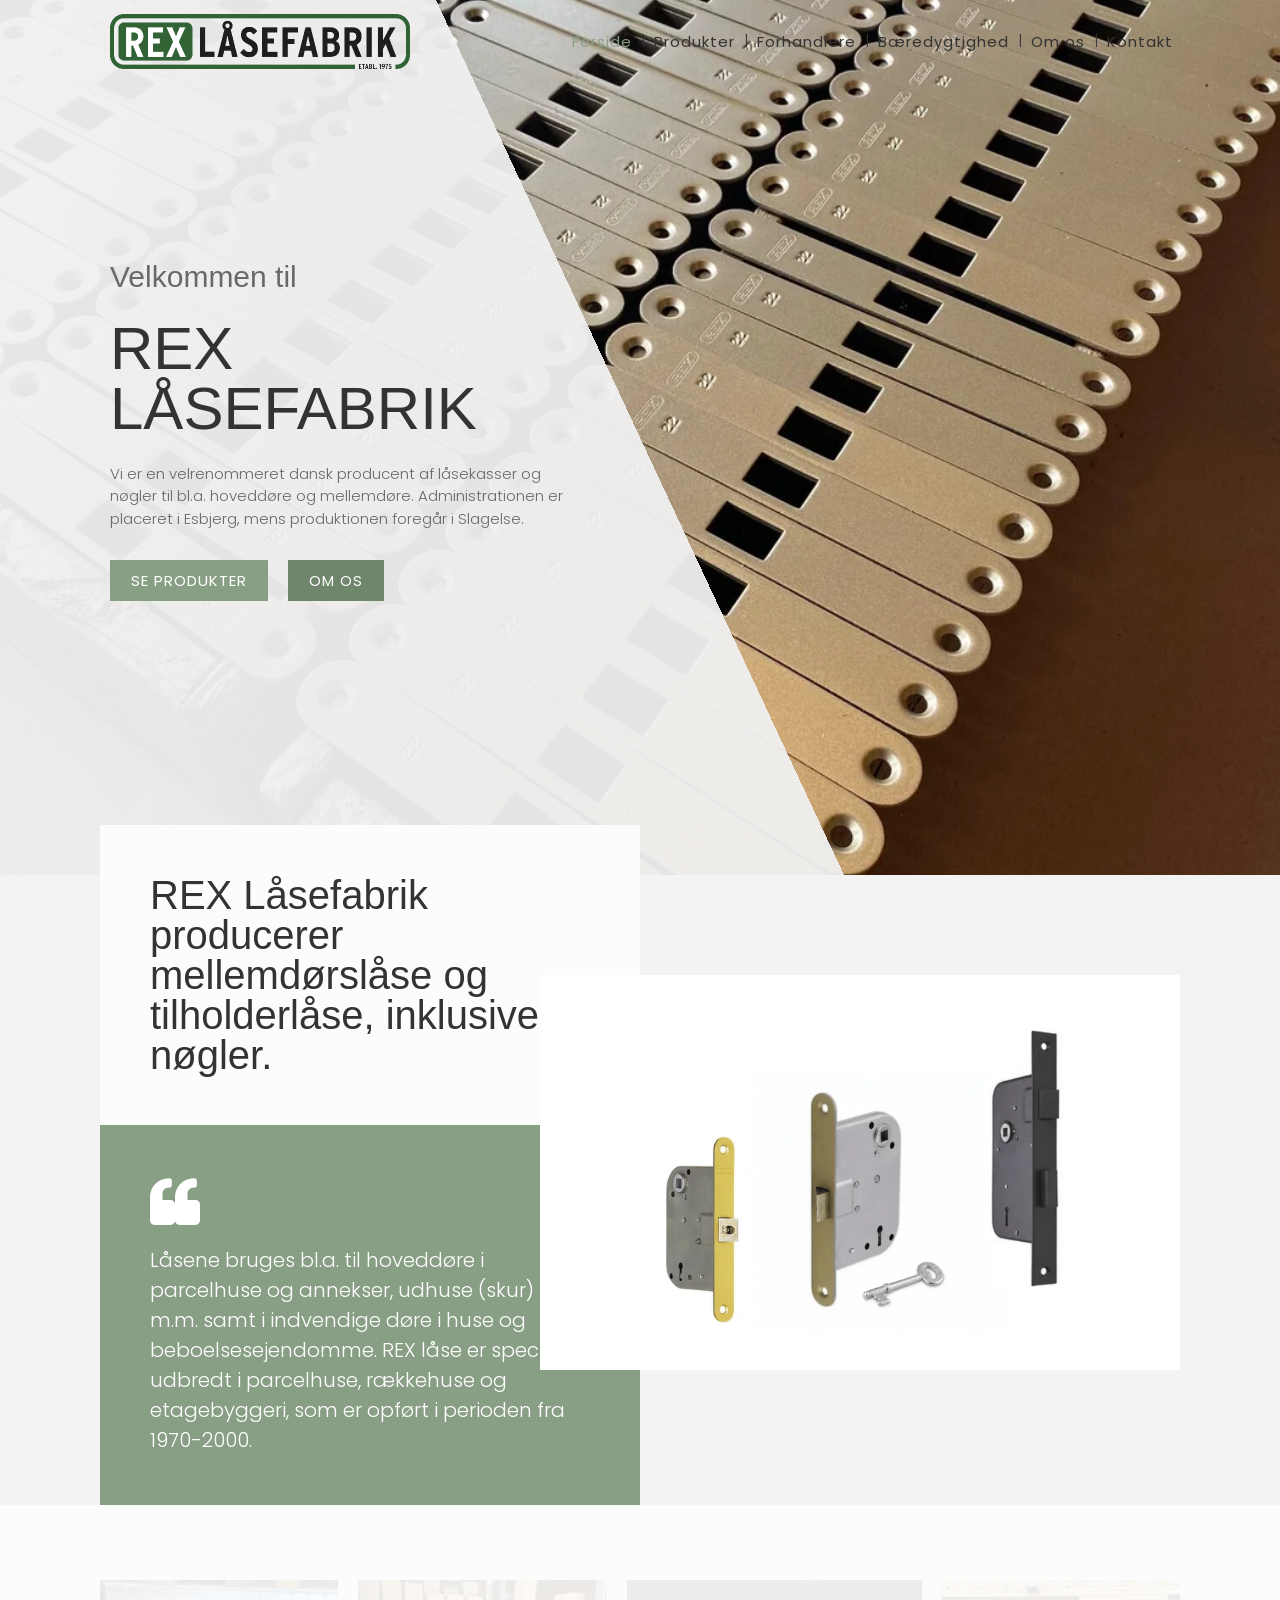
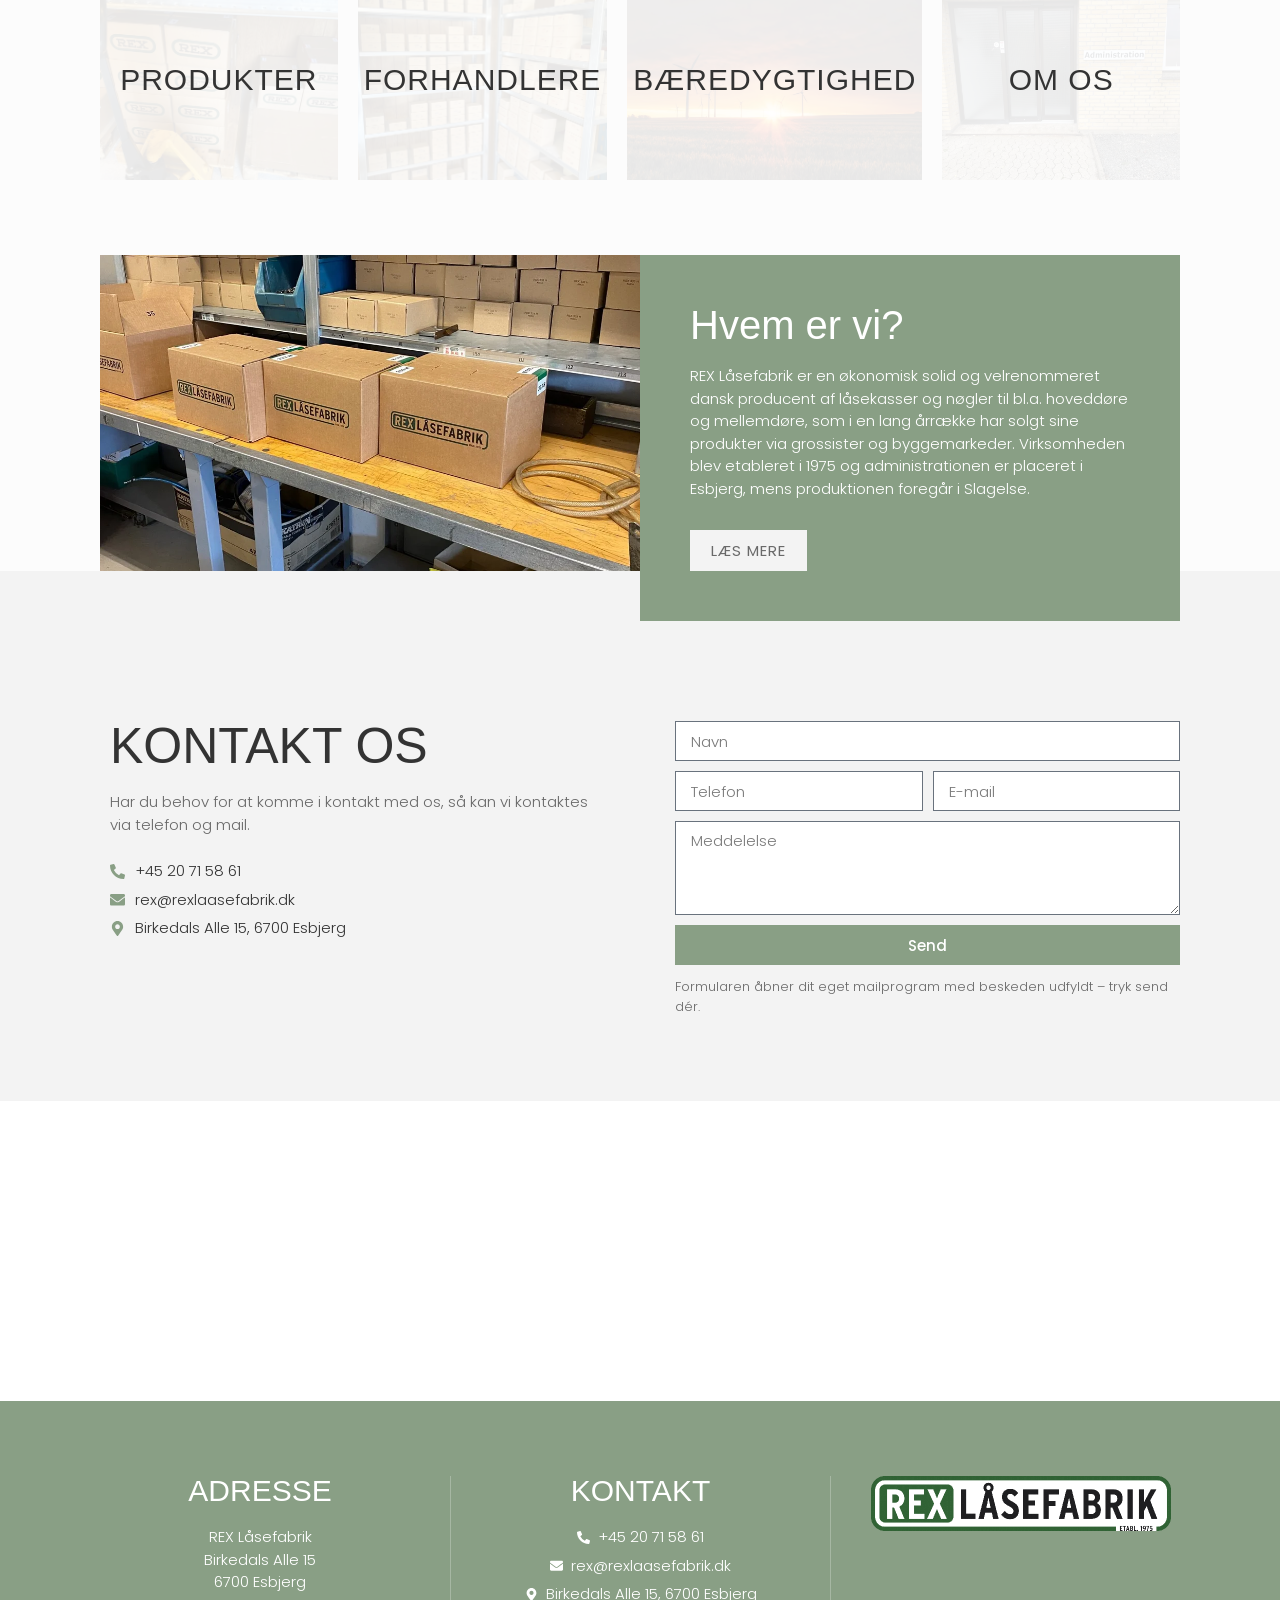
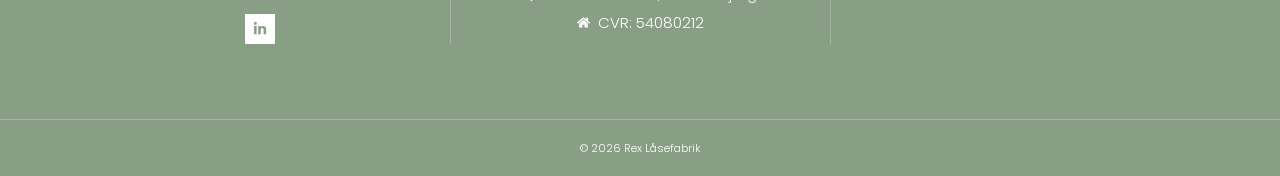
==== index.html @ 23372fa6 "Rex Låsefabriks hjemmeside som statisk site (7 sider + 404), genskabt fra rexlaasefabrik.dk Co-Autho" ====
<!DOCTYPE html>
<html lang="da">
<head>
<meta charset="utf-8">
<meta name="viewport" content="width=device-width, initial-scale=1">
<title>Rex Låsefabrik – dansk producent af låsekasser og nøgler</title>
<meta name="description" content="REX Låsefabrik er en velrenommeret dansk producent af låsekasser og nøgler til hoveddøre og mellemdøre. Etableret 1975, administration i Esbjerg, produktion i Slagelse.">
<link rel="canonical" href="https://rexlaasefabrik.dk/">
<meta property="og:locale" content="da_DK">
<meta property="og:type" content="website">
<meta property="og:site_name" content="Rex Låsefabrik">
<meta property="og:title" content="Rex Låsefabrik – dansk producent af låsekasser og nøgler">
<meta property="og:description" content="REX Låsefabrik er en velrenommeret dansk producent af låsekasser og nøgler til hoveddøre og mellemdøre. Etableret 1975, administration i Esbjerg, produktion i Slagelse.">
<meta property="og:url" content="https://rexlaasefabrik.dk/">
<meta property="og:image" content="https://rexlaasefabrik.dk/assets/img/hero-1.webp">
<meta name="twitter:card" content="summary_large_image">
<link rel="icon" type="image/png" sizes="32x32" href="assets/favicon/favicon-32.png">
<link rel="icon" type="image/png" sizes="192x192" href="assets/favicon/favicon-192.png">
<link rel="apple-touch-icon" href="assets/favicon/apple-touch-icon.png">
<link rel="preload" href="assets/fonts/poppins-300-latin.woff2" as="font" type="font/woff2" crossorigin>
<link rel="stylesheet" href="assets/fonts/fonts.css">
<link rel="stylesheet" href="kode/styles.css?v=4">
<script src="kode/site.js?v=4" defer></script>
</head>
<body>
<a class="skip-link" href="#content">Videre til indhold</a>
<header class="site-header">
  <div class="container">
    <a class="logo" href="./" aria-label="Rex Låsefabrik – forside"><img src="assets/logo/logo.png" alt="REX Låsefabrik – etabl. 1975" width="300" height="55"></a>
    <button class="nav-toggle" type="button" aria-label="Menu" aria-expanded="false" aria-controls="nav"><svg viewBox="0 0 448 512" aria-hidden="true"><path fill="currentColor" d="M16 132h416c9 0 16-7 16-16V76c0-9-7-16-16-16H16C7 60 0 67 0 76v40c0 9 7 16 16 16zm0 160h416c9 0 16-7 16-16v-40c0-9-7-16-16-16H16c-9 0-16 7-16 16v40c0 9 7 16 16 16zm0 160h416c9 0 16-7 16-16v-40c0-9-7-16-16-16H16c-9 0-16 7-16 16v40c0 9 7 16 16 16z"/></svg></button>
    <nav class="nav" id="nav" aria-label="Hovedmenu"><ul><li><a href="./">Forside</a></li><li><a href="produkter/">Produkter</a></li><li><a href="forhandlere/">Forhandlere</a></li><li><a href="baeredygtighed/">Bæredygtighed</a></li><li><a href="om-os/">Om os</a></li><li><a href="kontakt/">Kontakt</a></li></ul></nav>
  </div>
</header>
<main id="content">

<section class="hero">
  <div class="slide on" style="background-image:url('assets/img/hero-1.webp')"></div>
  <div class="slide" style="background-image:url('assets/img/hero-2.webp')"></div>
  <div class="slide" style="background-image:url('assets/img/hero-3.webp')"></div>
  <div class="container"><div class="hero-text">
    <p class="pre">Velkommen til</p>
    <h1>Rex Låsefabrik</h1>
    <p>Vi er en velrenommeret dansk producent af låsekasser og nøgler til bl.a. hoveddøre og mellemdøre. Administrationen er placeret i Esbjerg, mens produktionen foregår i Slagelse.</p>
    <div class="btn-row"><a class="btn btn-sage" href="produkter/">Se produkter</a><a class="btn btn-dark" href="om-os/">Om os</a></div>
  </div></div>
</section>
<section class="intro"><div class="container">
  <div class="row">
    <div>
      <div class="card"><h2>REX Låsefabrik producerer mellemdørslåse og tilholderlåse, inklusive nøgler.</h2></div>
      <div class="quote-box"><svg viewBox="0 0 512 512" aria-hidden="true"><path d="M464 256h-80v-64c0-35 29-64 64-64h8c13 0 24-11 24-24V56c0-13-11-24-24-24h-8C341 32 256 117 256 224v240c0 27 21 48 48 48h160c27 0 48-21 48-48V304c0-27-21-48-48-48zm-256 0h-80v-64c0-35 29-64 64-64h8c13 0 24-11 24-24V56c0-13-11-24-24-24h-8C85 32 0 117 0 224v240c0 27 21 48 48 48h160c27 0 48-21 48-48V304c0-27-21-48-48-48z"/></svg><p>Låsene bruges bl.a. til hoveddøre i parcelhuse og annekser, udhuse (skur) m.m. samt i indvendige døre i huse og beboelsesejendomme. REX låse er specielt udbredt i parcelhuse, rækkehuse og etagebyggeri, som er opført i perioden fra 1970-2000.</p></div>
    </div>
    <div class="locks" style="background-image:url('assets/img/laasekasser-samling.webp')" role="img" aria-label="REX låsekasser i messing, stål og sort samt nøgle"></div>
  </div>
</div></section>
<section class="tiles"><div class="container">
  <a class="tile" href="produkter/" style="background-image:url('assets/img/flise-produkter.webp')"><h2>Produkter</h2></a>
  <a class="tile" href="forhandlere/" style="background-image:url('assets/img/flise-forhandlere.webp')"><h2>Forhandlere</h2></a>
  <a class="tile" href="baeredygtighed/" style="background-image:url('assets/img/vindmoeller.webp')"><h2>Bæredygtighed</h2></a>
  <a class="tile" href="om-os/" style="background-image:url('assets/img/flise-om-os.webp')"><h2>Om os</h2></a>
</div></section>
<section class="who"><div class="container">
  <div class="photo" style="background-image:url('assets/img/kasser-baenk.webp')" role="img" aria-label="REX-æsker på pakkebordet"></div>
  <div class="box">
    <h2>Hvem er vi?</h2>
    <p>REX Låsefabrik er en økonomisk solid og velrenommeret dansk producent af låsekasser og nøgler til bl.a. hoveddøre og mellemdøre, som i en lang årrække har solgt sine produkter via grossister og byggemarkeder. Virksomheden blev etableret i 1975 og administrationen er placeret i Esbjerg, mens produktionen foregår i Slagelse.</p>
    <a class="btn btn-light" href="om-os/">Læs mere</a>
  </div>
</div></section>
<section class="section grey contact-section home"><div class="container"><div class="contact">
  <div class="text">
    <h2>Kontakt os</h2>
    <p>Har du behov for at komme i kontakt med os, så kan vi kontaktes via telefon og mail.</p>
    <ul class="contact-list">
      <li><svg viewBox="0 0 512 512" aria-hidden="true"><path d="M493 362l-112-48a24 24 0 00-28 7l-50 61A371 371 0 01126 205l61-50a24 24 0 007-28L146 15A24 24 0 00118 1L14 25A24 24 0 00-5 48c0 256 208 464 464 464a24 24 0 0023-19l24-104a24 24 0 00-14-27z" transform="translate(5)"/></svg><a href="tel:+4520715861">+45 20 71 58 61</a></li>
      <li><svg viewBox="0 0 512 512" aria-hidden="true"><path d="M502 191c4-3 10 0 10 5v220c0 27-21 48-48 48H48c-27 0-48-21-48-48V196c0-5 6-8 10-5 22 17 52 39 154 113 21 15 57 48 92 48s71-33 92-48c102-74 132-96 154-113zM256 320c23 0 56-29 73-41 131-95 141-104 171-128 6-4 12-9 12-16v-19c0-27-21-48-48-48H48C21 68 0 89 0 116v19c0 7 6 12 12 16 30 24 40 33 171 128 17 12 50 41 73 41z"/></svg><a href="mailto:rex@rexlaasefabrik.dk">rex@rexlaasefabrik.dk</a></li>
      <li><svg viewBox="0 0 384 512" aria-hidden="true"><path d="M172 502C27 291 0 269 0 192 0 86 86 0 192 0s192 86 192 192c0 77-27 99-172 310-10 14-30 14-40 0zm20-230c44 0 80-36 80-80s-36-80-80-80-80 36-80 80 36 80 80 80z"/></svg><a href="https://www.google.com/maps/search/?api=1&query=Birkedals+Alle+15%2C+6700+Esbjerg" target="_blank" rel="noopener">Birkedals Alle 15, 6700 Esbjerg</a></li>
    </ul>
  </div>
  <form class="form" data-to="rex@rexlaasefabrik.dk" action="#" method="post" novalidate>
    <div class="row one"><label class="sr" for="f-navn">Navn</label><input id="f-navn" type="text" name="navn" placeholder="Navn" autocomplete="name"></div>
    <div class="row">
      <div><label class="sr" for="f-tlf">Telefon</label><input id="f-tlf" type="tel" name="telefon" placeholder="Telefon" autocomplete="tel" required></div>
      <div><label class="sr" for="f-mail">E-mail</label><input id="f-mail" type="email" name="email" placeholder="E-mail" autocomplete="email" required></div>
    </div>
    <div class="row one"><label class="sr" for="f-besked">Meddelelse</label><textarea id="f-besked" name="besked" placeholder="Meddelelse"></textarea></div>
    <input class="sr" type="text" name="hp" tabindex="-1" autocomplete="off" aria-hidden="true">
    <button class="btn btn-sage" type="submit">Send</button>
    <p class="note">Formularen åbner dit eget mailprogram med beskeden udfyldt – tryk send dér.</p>
  </form>
</div></div></section>
<div class="photo-band" style="background-image:url('assets/img/foto-baand.webp')" role="img" aria-label="Låsedele i messing fra produktionen"></div>
</main>
<footer class="site-footer">
  <div class="container footer-cols">
    <div>
      <h5>Adresse</h5>
      <p>REX Låsefabrik<br>Birkedals Alle 15<br>6700 Esbjerg</p>
      <a class="social" href="https://www.linkedin.com/company/rex-l%C3%A5sefabrik-aps/" target="_blank" rel="noopener" aria-label="REX Låsefabrik på LinkedIn"><svg viewBox="0 0 448 512" aria-hidden="true"><path d="M100 448H7V149h93zM54 108C24 108 0 83 0 54a54 54 0 01108 0c0 29-24 54-54 54zm394 340h-93V302c0-35-1-79-48-79-48 0-56 38-56 77v148h-93V149h89v41h1c12-24 43-48 88-48 94 0 112 62 112 143v163z"/></svg></a>
    </div>
    <div>
      <h5>Kontakt</h5>
      <ul class="footer-list">
        <li><svg viewBox="0 0 512 512" aria-hidden="true"><path d="M493 362l-112-48a24 24 0 00-28 7l-50 61A371 371 0 01126 205l61-50a24 24 0 007-28L146 15A24 24 0 00118 1L14 25A24 24 0 00-5 48c0 256 208 464 464 464a24 24 0 0023-19l24-104a24 24 0 00-14-27z" transform="translate(5)"/></svg><a href="tel:+4520715861">+45 20 71 58 61</a></li>
        <li><svg viewBox="0 0 512 512" aria-hidden="true"><path d="M502 191c4-3 10 0 10 5v220c0 27-21 48-48 48H48c-27 0-48-21-48-48V196c0-5 6-8 10-5 22 17 52 39 154 113 21 15 57 48 92 48s71-33 92-48c102-74 132-96 154-113zM256 320c23 0 56-29 73-41 131-95 141-104 171-128 6-4 12-9 12-16v-19c0-27-21-48-48-48H48C21 68 0 89 0 116v19c0 7 6 12 12 16 30 24 40 33 171 128 17 12 50 41 73 41z"/></svg><a href="mailto:rex@rexlaasefabrik.dk">rex@rexlaasefabrik.dk</a></li>
        <li><svg viewBox="0 0 384 512" aria-hidden="true"><path d="M172 502C27 291 0 269 0 192 0 86 86 0 192 0s192 86 192 192c0 77-27 99-172 310-10 14-30 14-40 0zm20-230c44 0 80-36 80-80s-36-80-80-80-80 36-80 80 36 80 80 80z"/></svg><a href="https://www.google.com/maps/search/?api=1&query=Birkedals+Alle+15%2C+6700+Esbjerg" target="_blank" rel="noopener">Birkedals Alle 15, 6700 Esbjerg</a></li>
        <li><svg viewBox="0 0 576 512" aria-hidden="true"><path d="M280 148L96 300v164c0 9 7 16 16 16h112c9 0 16-7 16-16V368c0-9 7-16 16-16h64c9 0 16 7 16 16v96c0 9 7 16 16 16h112c9 0 16-7 16-16V300L296 148c-5-4-11-4-16 0zm292 103l-84-69V43c0-7-5-12-12-12h-56c-7 0-12 5-12 12v73l-89-74c-20-16-48-16-68 0L4 251c-5 4-6 12-2 17l25 31c4 5 12 6 17 2l236-194c5-4 11-4 16 0l236 194c5 4 13 3 17-2l25-31c4-5 4-13-2-17z"/></svg><span>CVR: 54080212</span></li>
      </ul>
    </div>
    <div class="footer-logo"><img src="assets/logo/logo-hvid-bund.png" alt="REX Låsefabrik" width="300" height="55"></div>
  </div>
  <div class="footer-bottom">© <span class="year">2026</span> Rex Låsefabrik</div>
</footer>

</body>
</html>
---- assets/fonts/fonts.css ----
/* Self-hostede fonte (SIL Open Font License) – hentet med hent-fonte.py */
@font-face{font-family:'Poppins';font-style:italic;font-weight:300;font-display:swap;src:url('poppins-300-italic-latin-ext.woff2') format('woff2');unicode-range:U+0100-02BA, U+02BD-02C5, U+02C7-02CC, U+02CE-02D7, U+02DD-02FF, U+0304, U+0308, U+0329, U+1D00-1DBF, U+1E00-1E9F, U+1EF2-1EFF, U+2020, U+20A0-20AB, U+20AD-20C4, U+2113, U+2C60-2C7F, U+A720-A7FF;}
@font-face{font-family:'Poppins';font-style:italic;font-weight:300;font-display:swap;src:url('poppins-300-italic-latin.woff2') format('woff2');unicode-range:U+0000-00FF, U+0131, U+0152-0153, U+02BB-02BC, U+02C6, U+02DA, U+02DC, U+0304, U+0308, U+0329, U+2000-206F, U+20AC, U+2122, U+2191, U+2193, U+2212, U+2215, U+FEFF, U+FFFD;}
@font-face{font-family:'Poppins';font-style:italic;font-weight:400;font-display:swap;src:url('poppins-400-italic-latin-ext.woff2') format('woff2');unicode-range:U+0100-02BA, U+02BD-02C5, U+02C7-02CC, U+02CE-02D7, U+02DD-02FF, U+0304, U+0308, U+0329, U+1D00-1DBF, U+1E00-1E9F, U+1EF2-1EFF, U+2020, U+20A0-20AB, U+20AD-20C4, U+2113, U+2C60-2C7F, U+A720-A7FF;}
@font-face{font-family:'Poppins';font-style:italic;font-weight:400;font-display:swap;src:url('poppins-400-italic-latin.woff2') format('woff2');unicode-range:U+0000-00FF, U+0131, U+0152-0153, U+02BB-02BC, U+02C6, U+02DA, U+02DC, U+0304, U+0308, U+0329, U+2000-206F, U+20AC, U+2122, U+2191, U+2193, U+2212, U+2215, U+FEFF, U+FFFD;}
@font-face{font-family:'Poppins';font-style:normal;font-weight:300;font-display:swap;src:url('poppins-300-latin-ext.woff2') format('woff2');unicode-range:U+0100-02BA, U+02BD-02C5, U+02C7-02CC, U+02CE-02D7, U+02DD-02FF, U+0304, U+0308, U+0329, U+1D00-1DBF, U+1E00-1E9F, U+1EF2-1EFF, U+2020, U+20A0-20AB, U+20AD-20C4, U+2113, U+2C60-2C7F, U+A720-A7FF;}
@font-face{font-family:'Poppins';font-style:normal;font-weight:300;font-display:swap;src:url('poppins-300-latin.woff2') format('woff2');unicode-range:U+0000-00FF, U+0131, U+0152-0153, U+02BB-02BC, U+02C6, U+02DA, U+02DC, U+0304, U+0308, U+0329, U+2000-206F, U+20AC, U+2122, U+2191, U+2193, U+2212, U+2215, U+FEFF, U+FFFD;}
@font-face{font-family:'Poppins';font-style:normal;font-weight:400;font-display:swap;src:url('poppins-400-latin-ext.woff2') format('woff2');unicode-range:U+0100-02BA, U+02BD-02C5, U+02C7-02CC, U+02CE-02D7, U+02DD-02FF, U+0304, U+0308, U+0329, U+1D00-1DBF, U+1E00-1E9F, U+1EF2-1EFF, U+2020, U+20A0-20AB, U+20AD-20C4, U+2113, U+2C60-2C7F, U+A720-A7FF;}
@font-face{font-family:'Poppins';font-style:normal;font-weight:400;font-display:swap;src:url('poppins-400-latin.woff2') format('woff2');unicode-range:U+0000-00FF, U+0131, U+0152-0153, U+02BB-02BC, U+02C6, U+02DA, U+02DC, U+0304, U+0308, U+0329, U+2000-206F, U+20AC, U+2122, U+2191, U+2193, U+2212, U+2215, U+FEFF, U+FFFD;}
@font-face{font-family:'Poppins';font-style:normal;font-weight:500;font-display:swap;src:url('poppins-500-latin-ext.woff2') format('woff2');unicode-range:U+0100-02BA, U+02BD-02C5, U+02C7-02CC, U+02CE-02D7, U+02DD-02FF, U+0304, U+0308, U+0329, U+1D00-1DBF, U+1E00-1E9F, U+1EF2-1EFF, U+2020, U+20A0-20AB, U+20AD-20C4, U+2113, U+2C60-2C7F, U+A720-A7FF;}
@font-face{font-family:'Poppins';font-style:normal;font-weight:500;font-display:swap;src:url('poppins-500-latin.woff2') format('woff2');unicode-range:U+0000-00FF, U+0131, U+0152-0153, U+02BB-02BC, U+02C6, U+02DA, U+02DC, U+0304, U+0308, U+0329, U+2000-206F, U+20AC, U+2122, U+2191, U+2193, U+2212, U+2215, U+FEFF, U+FFFD;}
@font-face{font-family:'Poppins';font-style:normal;font-weight:600;font-display:swap;src:url('poppins-600-latin-ext.woff2') format('woff2');unicode-range:U+0100-02BA, U+02BD-02C5, U+02C7-02CC, U+02CE-02D7, U+02DD-02FF, U+0304, U+0308, U+0329, U+1D00-1DBF, U+1E00-1E9F, U+1EF2-1EFF, U+2020, U+20A0-20AB, U+20AD-20C4, U+2113, U+2C60-2C7F, U+A720-A7FF;}
@font-face{font-family:'Poppins';font-style:normal;font-weight:600;font-display:swap;src:url('poppins-600-latin.woff2') format('woff2');unicode-range:U+0000-00FF, U+0131, U+0152-0153, U+02BB-02BC, U+02C6, U+02DA, U+02DC, U+0304, U+0308, U+0329, U+2000-206F, U+20AC, U+2122, U+2191, U+2193, U+2212, U+2215, U+FEFF, U+FFFD;}
@font-face{font-family:'Poppins';font-style:normal;font-weight:700;font-display:swap;src:url('poppins-700-latin-ext.woff2') format('woff2');unicode-range:U+0100-02BA, U+02BD-02C5, U+02C7-02CC, U+02CE-02D7, U+02DD-02FF, U+0304, U+0308, U+0329, U+1D00-1DBF, U+1E00-1E9F, U+1EF2-1EFF, U+2020, U+20A0-20AB, U+20AD-20C4, U+2113, U+2C60-2C7F, U+A720-A7FF;}
@font-face{font-family:'Poppins';font-style:normal;font-weight:700;font-display:swap;src:url('poppins-700-latin.woff2') format('woff2');unicode-range:U+0000-00FF, U+0131, U+0152-0153, U+02BB-02BC, U+02C6, U+02DA, U+02DC, U+0304, U+0308, U+0329, U+2000-206F, U+20AC, U+2122, U+2191, U+2193, U+2212, U+2215, U+FEFF, U+FFFD;}
---- kode/styles.css ----
/* Rex Låsefabrik – styles.css
   Genskabt fra rexlaasefabrik.dk (Elementor-kit 285, Aveo). Alle farver, fonte og afstande styres i :root.
   Målt på originalen ved 1920 px (17-10-2026): alle sektioner er FULD bredde med 100 px sidemargin (indhold 100–1805 px),
   tekst har 10 px ekstra indrykning (110 px). Kun footeren er bokset til 1140 px. Bump ?v= i alle sider, når filen ændres. */

:root {
  --text: #333333;          /* primær, tekst, accent (kit: primary/text/accent) */
  --secondary: #696969;     /* kit: secondary */
  --black: #000000;
  --white: #FFFFFF;
  --offwhite: #FCFCFC;      /* forsidens kort og fliser */
  --grey: #F3F3F3;          /* lysegrå sektioner */
  --grey-2: #F6F6F6;
  --grey-overlay: #F0F0F0;  /* hero-overlay og titelbånd */
  --line: #E6E6E6;
  --sage: #899F85;          /* salviegrøn – bånd, footer, knapper */
  --sage-dark: #6F856C;     /* mørkegrøn – knapper, rammer, citatbånd */
  --card: #EAEAEA;          /* tidslinjens kort */
  --input-border: #69727D;  /* Elementors standard-kant på felter */

  --font-body: 'Poppins', Arial, Helvetica, sans-serif;
  --font-heading: 'Helvetica Neue', Helvetica, Arial, sans-serif;

  --gutter: 100px;          /* sidemargin på alle sektioner (originalens --padding-left/right) */
  --inner: 10px;            /* ekstra indrykning af tekst (originalens child-padding) */
  --header-h: 83px;
  --footer-w: 1140px;
  --shadow-header: 0 2px 3px rgba(0, 0, 0, .14);
}

/* ---------- Basis ---------- */
*, *::before, *::after { box-sizing: border-box; }
html { -webkit-text-size-adjust: 100%; scroll-behavior: smooth; }
body {
  margin: 0;
  min-height: 100vh; display: flex; flex-direction: column;
  font-family: var(--font-body);
  font-weight: 300;
  font-size: 15px;
  line-height: 1.5;
  color: var(--text);
  background: var(--white);
}
img { max-width: 100%; height: auto; display: block; }
a { color: var(--text); text-decoration: none; transition: color .2s; }
a:hover { color: var(--secondary); }
p { margin: 0 0 .9em; }
.text p, .hero-text p, .prose p { color: var(--secondary); }
.band .text p, .who .box p, .quote-box p { color: var(--white); }
p:last-child { margin-bottom: 0; }
ul { margin: 0 0 .9em; padding-left: 1.2em; }
strong, b { font-weight: 500; }
h1, h2, h3, h4, h5, h6 {
  font-family: var(--font-heading);
  font-weight: 400;
  line-height: 1;
  color: var(--text);
  margin: 0 0 20px;
}
h1 { font-size: 42px; }
h2 { font-size: 32px; }
h3 { font-size: 24px; }
h4 { font-size: 20px; }
h5 { font-size: 18px; }
h6 { font-size: 16px; }
.skip-link { position: absolute; left: -999px; top: 0; background: var(--white); padding: 8px 12px; z-index: 1000; }
.skip-link:focus { left: 8px; }

.container { width: 100%; padding: 0 var(--gutter); }
.text { padding: 0 var(--inner); }
main { flex: 1 0 auto; width: 100%; }

/* ---------- Header (gennemsigtig over hero/titelbånd, hvid og fast ved scroll) ---------- */
.site-header {
  position: absolute; top: 0; left: 0; right: 0; z-index: 100;
  background: transparent; transition: background .25s, box-shadow .25s;
}
.site-header .container {
  display: flex; align-items: center; justify-content: space-between;
  min-height: var(--header-h); padding-top: 4px; padding-bottom: 4px;
}
.site-header.fixed { position: fixed; background: var(--white); box-shadow: var(--shadow-header); }
.logo { padding-left: var(--inner); }
.logo img { width: 300px; height: auto; }
.nav-toggle { display: none; background: none; border: 0; padding: 8px; cursor: pointer; color: var(--text); }
.nav-toggle svg { width: 24px; height: 24px; display: block; }
.nav ul { list-style: none; margin: 0; padding: 0; display: flex; align-items: center; }
.nav li { display: flex; align-items: center; }
.nav li + li::before { content: "|"; color: var(--text); font-weight: 300; padding: 0 2px; }
.nav a {
  display: block; padding: 8px 7px;
  font-size: 15px; font-weight: 400; letter-spacing: 1px; line-height: 20px;
  color: var(--text); white-space: nowrap;
}
.nav a:hover, .nav a.active { color: var(--sage); }

/* ---------- Knapper (41 px høje som originalen) ---------- */
.btn {
  display: inline-block; font-family: var(--font-body);
  font-size: 15px; font-weight: 400; letter-spacing: 1px; text-transform: uppercase; line-height: 1;
  padding: 12px 20px; border: 1px solid transparent; border-radius: 0; cursor: pointer; text-align: center;
  transition: background .25s, color .25s, border-color .25s;
}
.btn-sage { background: var(--sage); color: var(--white); }
.btn-sage:hover { background: var(--sage-dark); color: var(--white); }
.btn-dark { background: var(--sage-dark); color: var(--white); }
.btn-dark:hover { background: var(--sage); color: var(--white); }
.btn-light { background: var(--grey); color: var(--secondary); }
.btn-light:hover { background: var(--white); color: var(--text); }
.btn-outline { background: var(--white); color: var(--text); border-color: var(--sage); }
.btn-outline:hover { background: var(--sage); color: var(--white); }
.btn-row { display: flex; flex-wrap: wrap; gap: 20px; }

/* ---------- Hero (forsiden) – slideshow + diagonalt lyst felt, 100vh ---------- */
.hero { position: relative; min-height: calc(100vh - 25px); display: flex; align-items: center; overflow: hidden; background: #777; }
.hero .slide { position: absolute; inset: 0; z-index: 0; background-size: cover; background-position: center; opacity: 0; transition: opacity .5s; }
.hero .slide.on { opacity: 1; }
.hero::before { content: ""; position: absolute; inset: 0; z-index: 1; background: linear-gradient(65deg, var(--grey-overlay) 50%, transparent 50%); opacity: .95; }
.hero .container { position: relative; z-index: 2; padding-top: 60px; padding-bottom: 80px; }
.hero-text { width: 45%; max-width: 767px; padding: 0 var(--inner); }
.hero-text .pre { font-family: var(--font-heading); font-size: 30px; margin: 0 0 20px; color: var(--secondary); }
.hero-text h1 { font-size: 60px; text-transform: uppercase; margin-bottom: 24px; }
.hero-text p { margin-bottom: 30px; }

/* ---------- Titelbånd på undersider (300 px, overskrift 40 px nederst) ---------- */
.page-title { position: relative; min-height: 275px; display: flex; align-items: flex-end; background-size: cover; background-position: center; }
.page-title::before { content: ""; position: absolute; inset: 0; background: var(--grey-overlay); opacity: .95; }
.page-title .container { position: relative; padding-bottom: 60px; }
.page-title h1 { font-size: 40px; text-transform: uppercase; margin: 0; padding-left: var(--inner); }

/* ---------- Sektioner ---------- */
.section { padding: 100px 0; }
.section.grey { background: var(--grey); }
.section.offwhite { background: var(--offwhite); }
.band { background: var(--sage); color: var(--white); }
.band h2 { color: var(--white); }

/* Grønt bånd: tekst (venstre halvdel) + billedkort (højre halvdel), der stikker 100 px ud forneden */
.band-split { display: grid; grid-template-columns: 1fr 1fr; gap: 20px; align-items: start; padding-top: 35px; }
.band-split .text { padding: 25px 50px 50px var(--inner); }
.band-split .text h2 { font-size: 50px; text-transform: uppercase; }
.band-split .text h2.small { font-size: 30px; }
.band-split .text h2.mid { font-size: 40px; }
.band-split .text p { margin-bottom: 14px; }
.band-split .text .btn { margin-top: 10px; }
.band-split .media { position: relative; margin-bottom: -100px; min-height: 428px; background: var(--white) center/cover no-repeat; }
.band-split .media.tall { min-height: 524px; }
.band-split.wide { grid-template-columns: 2fr 1fr; }
.band + .section { padding-top: 130px; padding-bottom: 95px; } /* 100 px kort + 30 px luft (målt) */

/* Billede med forskudt grøn ramme + tekst (skiftevis side) */
.frame-split { display: grid; grid-template-columns: 420px 1fr; gap: 100px; align-items: center; }
.frame-split.text-right { grid-template-columns: 1fr 540px; gap: 100px; }
.frame-split .text h2 { font-size: 50px; text-transform: uppercase; }
.frame-split .text h2.small { font-size: 30px; }
.frame-split .text p { margin-bottom: 24px; }
.frame-split.text-right .text { text-align: right; }
.frame-split.text-right .text .btn-row { justify-content: flex-end; }
.frame { position: relative; padding: 0 20px 20px 0; }
.frame::after { content: ""; position: absolute; left: 20px; top: 20px; right: 0; bottom: 0; background: var(--sage-dark); z-index: 0; }
.frame .pic { position: relative; z-index: 1; width: 400px; height: 400px; background: var(--white) center/cover no-repeat; }
.frame .pic.contain { background-size: contain; }
.frame .pic.land { width: 410px; height: 273px; }
.frame.flip { padding: 20px 0 0 20px; }
.frame.flip::after { left: 0; top: 0; right: 20px; bottom: 20px; }
.frame.flip .pic { width: 520px; height: 364px; }
.frame.tall::after { bottom: -140px; }

/* Citat: foto (800×500) til venstre, mørkegrønt bånd (370 px) bagved */
.quote-section { position: relative; margin: -65px 0 135px; padding: 0; } /* fotoet stikker 65 px op i forrige sektion; 135 px luft til footeren */
.quote-section::before { content: ""; position: absolute; left: 0; right: 0; top: 65px; bottom: 65px; background: var(--sage-dark); }
.quote-section .container { position: relative; display: grid; grid-template-columns: 1fr 1fr; align-items: center; }
.quote-section .pic { width: 800px; max-width: 100%; height: 500px; margin-left: 26px; background: center/cover no-repeat; }
.quote-section blockquote { margin: 0; padding: 0 0 0 50px; color: var(--white); font-size: 25px; font-weight: 300; line-height: 1.5; }
.quote-section blockquote svg, .quote-box svg { width: 50px; height: 50px; fill: var(--white); display: block; margin-bottom: 20px; }

/* Forsiden: hvidt kort (stikker 50 px op i heroen), grøn citatboks og fritlagte låsekasser (to halvdele) */
.intro { background: var(--grey); padding-bottom: 0; }
.intro .row { display: grid; grid-template-columns: 1fr 1fr; align-items: start; }
.intro .card { position: relative; margin-top: -50px; background: var(--offwhite); padding: 50px; z-index: 1; }
.intro .card h2 { font-size: 40px; margin: 0; }
.quote-box { background: var(--sage); color: var(--white); padding: 50px 150px 50px 50px; font-size: 20px; line-height: 1.5; min-height: 325px; }
.intro .locks { position: relative; z-index: 1; min-height: 395px; margin: 100px 0 0 -100px; background: var(--white) center/cover no-repeat; }

/* Fire fliser (411×200 ved 1920, 20 px mellemrum, 75 px luft) */
.tiles { background: var(--offwhite); padding: 75px 0; }
.tiles .container { display: grid; grid-template-columns: repeat(4, 1fr); gap: 20px; }
.tile { position: relative; height: 200px; display: flex; align-items: center; justify-content: center; background: center/cover no-repeat; text-align: center; }
.tile::before { content: ""; position: absolute; inset: 0; background: var(--white); opacity: .9; transition: opacity .3s; }
.tile:hover::before { opacity: .7; }
.tile h2 { position: relative; font-size: 30px; letter-spacing: 1px; text-transform: uppercase; margin: 0; padding: 0 6px; color: var(--text); }

/* "Hvem er vi?" – foto i venstre halvdel (853×325 ved 1920, som originalen), grøn boks i højre */
.who { background: var(--offwhite); }
.who .container { display: grid; grid-template-columns: 1fr 1fr; }
.who .photo { grid-column: 1; background: center/cover no-repeat; min-height: 200px; }
.who .box { position: relative; z-index: 1; grid-column: 2; background: var(--sage); color: var(--white); padding: 50px; min-height: 325px; margin-bottom: -50px; }
.who .box h2 { color: var(--white); font-size: 40px; }
.who .box p { margin-bottom: 30px; }

/* Fotobånd */
.photo-band { min-height: 300px; background: top center/cover no-repeat; background-attachment: fixed; }

/* ---------- Kontakt (to halvdele: tekst + formular) ---------- */
.section.contact-section.home { padding: 150px 0 85px; }
.contact { display: grid; grid-template-columns: 1fr 1fr; gap: 50px; align-items: start; }
.contact .text h2 { font-size: 50px; text-transform: uppercase; }
.contact-list { list-style: none; margin: 24px 0 0; padding: 0; }
.contact-list li { display: flex; align-items: center; gap: 10px; margin-bottom: 6px; }
.contact-list svg { width: 15px; height: 15px; fill: var(--sage); flex: none; }
.form { padding-left: var(--inner); }
.form .row { display: grid; grid-template-columns: 1fr 1fr; gap: 10px; margin-bottom: 10px; }
.form .row.one { grid-template-columns: 1fr; }
.form input[type=text], .form input[type=tel], .form input[type=email], .form textarea {
  width: 100%; height: 40px; padding: 8px 15px; font: inherit; font-weight: 300; color: var(--text);
  border: 1px solid var(--input-border); background: var(--white); border-radius: 0;
}
.form input::placeholder, .form textarea::placeholder { color: #7a7a7a; }
.form input:focus, .form textarea:focus { outline: 2px solid var(--sage); outline-offset: 0; border-color: var(--sage); }
.form textarea { height: 94px; resize: vertical; }
.form .btn { width: 100%; height: 40px; padding: 0; font-weight: 500; text-transform: none; letter-spacing: 0; font-size: 15px; }
.form .sr { position: absolute !important; left: 0; top: 0; width: 1px !important; height: 1px !important; padding: 0 !important; border: 0 !important; overflow: hidden; clip: rect(0 0 0 0); }
.form .note { font-size: 13px; color: var(--secondary); margin-top: 12px; }
.map { background: #E4E4E0; line-height: 0; }
.map iframe { width: 100%; height: 300px; border: 0; display: block; }

/* ---------- Forhandlere ---------- */
.band + .section.dealers { padding-top: 200px; padding-bottom: 200px; }
.dealers h2 { font-size: 30px; letter-spacing: 1px; text-transform: uppercase; margin: 0 var(--inner) 30px; }
.dealer-card { background: var(--white); margin: 0 var(--inner); }
.dealer-group { padding: 25px 35px 0; }
.dealer-group h3 { font-size: 25px; letter-spacing: 1px; text-transform: uppercase; margin: 0 0 20px; }
.dealer-group hr { border: 0; border-top: 4px solid var(--sage); margin: 0 0 25px; }
.dealer-logos { display: flex; flex-wrap: wrap; align-items: center; gap: 0 20px; margin: 0 -10px; padding-bottom: 25px; }
.dealer-logos a { width: 197px; height: 120px; display: flex; align-items: center; justify-content: center; padding: 10px; }
.dealer-logos a.wide { width: 247px; }
.dealer-logos img { max-width: 100%; height: auto; object-fit: contain; }

@media (max-width: 1500px) { .dealer-logos a, .dealer-logos a.wide { width: calc((100% - 100px) / 6); } }

/* ---------- Tidslinje (Om os) ---------- */
.band + .section.history { padding-top: 160px; padding-bottom: 100px; }
.history h2 { font-size: 50px; text-transform: uppercase; margin: 0 var(--inner) 20px; }
.history hr { border: 0; border-top: 4px solid var(--sage); margin: 0 var(--inner) 60px; }
.timeline { position: relative; padding: 0 0 40px; margin: 0 var(--inner); }
.timeline::before { content: ""; position: absolute; left: 50%; top: 0; bottom: 0; width: 4px; margin-left: -2px; background: var(--sage); }
.tl-item { position: relative; display: grid; grid-template-columns: 1fr 1fr; align-items: center; margin-bottom: 20px; }
.tl-item .tl-card { position: relative; background: var(--card); padding: 48px 40px; }
.tl-item .tl-card::after { content: ""; position: absolute; top: 50%; margin-top: -10px; border: 10px solid transparent; }
.tl-item .tl-card h3 { font-size: 24px; line-height: 1.2; margin-bottom: 12px; }
.tl-item .tl-card .tl-date-in { display: none; }
.tl-item .tl-card p { margin: 0; }
.tl-item .tl-date { font-family: var(--font-heading); font-size: 20px; padding: 0 60px; }
.tl-item .tl-marker { position: absolute; left: 50%; top: 50%; width: 45px; height: 45px; margin: -22px 0 0 -22px; border-radius: 50%; background: var(--line); display: flex; align-items: center; justify-content: center; }
.tl-item .tl-marker svg { width: 16px; height: 16px; fill: var(--sage); }
.tl-item.left .tl-card { grid-column: 1; margin-right: 45px; }
.tl-item.left .tl-card::after { right: -20px; border-left-color: var(--card); }
.tl-item.left .tl-date { grid-column: 2; grid-row: 1; text-align: left; }
.tl-item.right .tl-card { grid-column: 2; margin-left: 45px; }
.tl-item.right .tl-card::after { left: -20px; border-right-color: var(--card); }
.tl-item.right .tl-date { grid-column: 1; grid-row: 1; text-align: right; }

/* ---------- Privatlivspolitik / tekstsider ---------- */
.prose { max-width: 1140px; margin: 0 auto; padding: 0 var(--inner); }
.prose h2 { font-size: 24px; margin-top: 30px; }
.prose h3 { font-size: 20px; margin-top: 24px; margin-bottom: 8px; }

/* ---------- Footer (bokset 1140 px, tre kolonner à 380 px) ---------- */
.site-footer { background: var(--sage); color: var(--white); text-align: center; }
.site-footer a { color: var(--white); }
.site-footer a:hover { color: var(--line); }
.footer-cols { max-width: var(--footer-w); margin: 0 auto; display: grid; grid-template-columns: 1fr 1fr 1fr; padding: 75px 0 75px; }
.footer-cols > div { padding: 0 30px; }
.footer-cols > div + div { border-left: 1px solid rgba(255, 255, 255, .25); }
.footer-cols h5 { color: var(--white); font-size: 30px; text-transform: uppercase; margin-bottom: 20px; }
.footer-cols p { margin: 0 0 20px; }
.footer-list { list-style: none; margin: 0; padding: 0; }
.footer-list li { display: flex; align-items: center; justify-content: center; gap: 8px; margin-bottom: 6px; }
.footer-list svg { width: 13px; height: 13px; fill: var(--white); flex: none; }
.social { display: inline-flex; width: 30px; height: 30px; align-items: center; justify-content: center; background: var(--white); color: var(--sage); }
.social:hover { background: var(--grey); }
.social svg { width: 14px; height: 14px; fill: var(--sage); }
.footer-logo img { width: 300px; margin: 0 auto; }
.footer-bottom { border-top: 1px solid rgba(255, 255, 255, .25); padding: 20px var(--gutter); font-size: 11px; }

/* Scroll-til-top-knap fjernet 17-10 – findes ikke i originalen */
.to-top { display: none; }

/* ---------- 404 ---------- */
.notfound { text-align: center; padding: 100px var(--gutter); background: var(--grey); }
.notfound p { margin-bottom: 24px; }

/* ---------- Mellemstore skærme (≤1366): samme layout, mindre sidemargin og billeder ---------- */
@media (max-width: 1366px) {
  .frame-split { gap: 60px; }
  .frame-split.text-right { grid-template-columns: 1fr 480px; gap: 60px; }
  .frame.flip .pic { width: 460px; height: 322px; }
  .quote-section .pic { width: 100%; margin-left: 0; }
  .quote-box { padding-right: 60px; }
}

/* ---------- Tablet (≤1024) ---------- */
@media (max-width: 1024px) {
  :root { --gutter: 20px; --inner: 0px; --header-h: 58px; }
  h1 { font-size: 38px; } h2 { font-size: 28px; } h3 { font-size: 22px; }
  .logo img { width: 200px; }
  .nav-toggle { display: block; }
  .nav { display: none; position: absolute; left: 0; right: 0; top: 100%; background: var(--white); box-shadow: 0 6px 12px rgba(0, 0, 0, .1); }
  .site-header:has(.nav.open) { background: var(--white); }
  .site-header .container { min-height: 58px; padding-top: 4px; padding-bottom: 4px; }
  .nav.open { display: block; }
  .nav ul { flex-direction: column; align-items: stretch; }
  .nav li { display: block; border-top: 1px solid var(--line); }
  .nav li + li::before { content: none; }
  .nav a { display: block; text-align: center; font-size: 14px; line-height: 20px; padding: 10px 20px; }
  .nav a.active { background: var(--sage); color: var(--text); }
  .nav a:hover { color: var(--text); }
  .section { padding: 60px 0; }
  .hero { min-height: calc(100vh - 58px); }
  .hero .container { padding-top: 100px; padding-bottom: 60px; }
  .hero::before { background: var(--grey-overlay); opacity: .9; }
  .hero-text { width: 100%; max-width: 100%; }
  .hero-text h1 { font-size: 44px; }
  .quote-box { font-size: 20px; }
  .intro .locks { margin-left: 0; }
  .band-split, .band-split.wide, .frame-split, .frame-split.text-right, .quote-section .container, .contact, .intro .row, .who .container { grid-template-columns: 1fr; gap: 30px; }
  .band-split .text h2, .frame-split .text h2, .contact .text h2, .history h2 { font-size: 36px; }
  .band-split .text { padding: 15px var(--inner) 10px; }
  .band-split .media, .band-split .media.tall { margin-bottom: 0; min-height: 360px; }
  .band-split { padding-bottom: 40px; }
  .band + .section { padding-top: 60px; }
  .frame-split.text-right .text { text-align: left; }
  .frame-split.text-right .text .btn-row { justify-content: flex-start; }
  .frame-split.text-right .frame { order: -1; }
  .frame .pic, .frame.flip .pic { width: 100%; height: 320px; }
  .frame.tall::after { bottom: 0; }
  .quote-section { padding: 0; }
  .quote-section::before { top: 0; bottom: 0; }
  .quote-section .pic { width: 100%; height: 320px; margin: 0; }
  .quote-section blockquote { padding: 30px var(--inner) 40px; }
  .quote-section { margin: 0; }
  .intro .card { margin-top: 0; }
  .quote-box { padding: 40px 30px; }
  .intro .locks { margin-top: 0; min-height: 320px; }
  .tiles .container { grid-template-columns: 1fr 1fr; }
  .who .box { grid-column: 1; min-height: 0; }
  .who .photo { min-height: 240px; }
  .band + .section.dealers, .band + .section.history { padding-top: 60px; padding-bottom: 60px; }
  .section.contact-section.home { padding: 60px 0; }
  .tl-item, .tl-item.left .tl-card, .tl-item.right .tl-card { grid-template-columns: 1fr; margin: 0; }
  .timeline::before { left: 20px; }
  .tl-item { padding-left: 60px; margin-bottom: 24px; }
  .tl-item .tl-marker { left: 20px; top: 24px; margin-top: 0; }
  .tl-item .tl-card::after { display: none; }
  .tl-item .tl-date, .tl-item.left .tl-date, .tl-item.right .tl-date { grid-column: 1; grid-row: auto; text-align: left; padding: 0 0 8px; }
  .tl-item .tl-card, .tl-item.left .tl-card, .tl-item.right .tl-card { grid-column: 1; }
  .footer-cols { grid-template-columns: 1fr; gap: 0; padding: 40px 0; }
  .footer-cols > div { padding: 30px 20px; }
  .footer-cols > div + div { border-left: 0; }
  .footer-logo { order: -1; }
  .footer-cols > div:nth-child(2) { order: 0; border-top: 1px solid rgba(255, 255, 255, .25); }
  .footer-cols > div:first-child { order: 1; border-top: 1px solid rgba(255, 255, 255, .25); }
}

/* ---------- Mobil (≤767) ---------- */
@media (max-width: 767px) {
  body { font-size: 14px; }
  h1 { font-size: 32px; } h2 { font-size: 24px; } h3 { font-size: 20px; }
  .hero .container { padding-top: 80px; padding-bottom: 40px; }
  .hero-text .pre { font-size: 25px; }
  .hero-text h1 { font-size: 33px; }
  .page-title { min-height: 180px; }
  .page-title h1 { font-size: 33px; }
  .page-title .container { padding-bottom: 30px; }
  .section { padding: 40px 0; }
  .band-split .text h2, .frame-split .text h2, .contact .text h2, .history h2 { font-size: 30px; }
  .band-split .text h2.small, .frame-split .text h2.small { font-size: 30px; }
  .band-split .text h2.mid { font-size: 30px; }
  .band-split .media, .band-split .media.tall { min-height: 260px; }
  .frame .pic, .frame.flip .pic { height: 260px; }
  .intro .card { padding: 25px; }
  .intro .card h2 { font-size: 30px; }
  .quote-box { padding: 30px 25px; }
  .quote-section blockquote { font-size: 20px; }
  .tile { height: 160px; }
  .tile h2 { font-size: 25px; }
  .who .box h2 { font-size: 30px; }
  .tiles { padding: 40px 0; }
  .tiles .container { grid-template-columns: 1fr; }
  .who .box { padding: 30px 25px; }
  .form .row { grid-template-columns: 1fr; }
  .dealer-group { padding: 20px 20px 0; }
  .dealer-group h3 { font-size: 20px; }
  .dealer-logos { gap: 0; margin: 0; }
  .dealer-logos a, .dealer-logos a.wide { width: 50%; height: 90px; }
  .dealer-logos img { max-height: 60px; max-width: 120px; }
  .tl-item .tl-card { padding: 28px 24px; }
  .tl-item .tl-card h3 { font-size: 20px; }
  .tl-item .tl-card .tl-date-in { display: block; font-family: var(--font-heading); font-size: 20px; margin-bottom: 10px; }
  .tl-item .tl-date { display: none; }
  .photo-band { background-attachment: scroll; }
  .footer-logo img { width: 240px; }
}
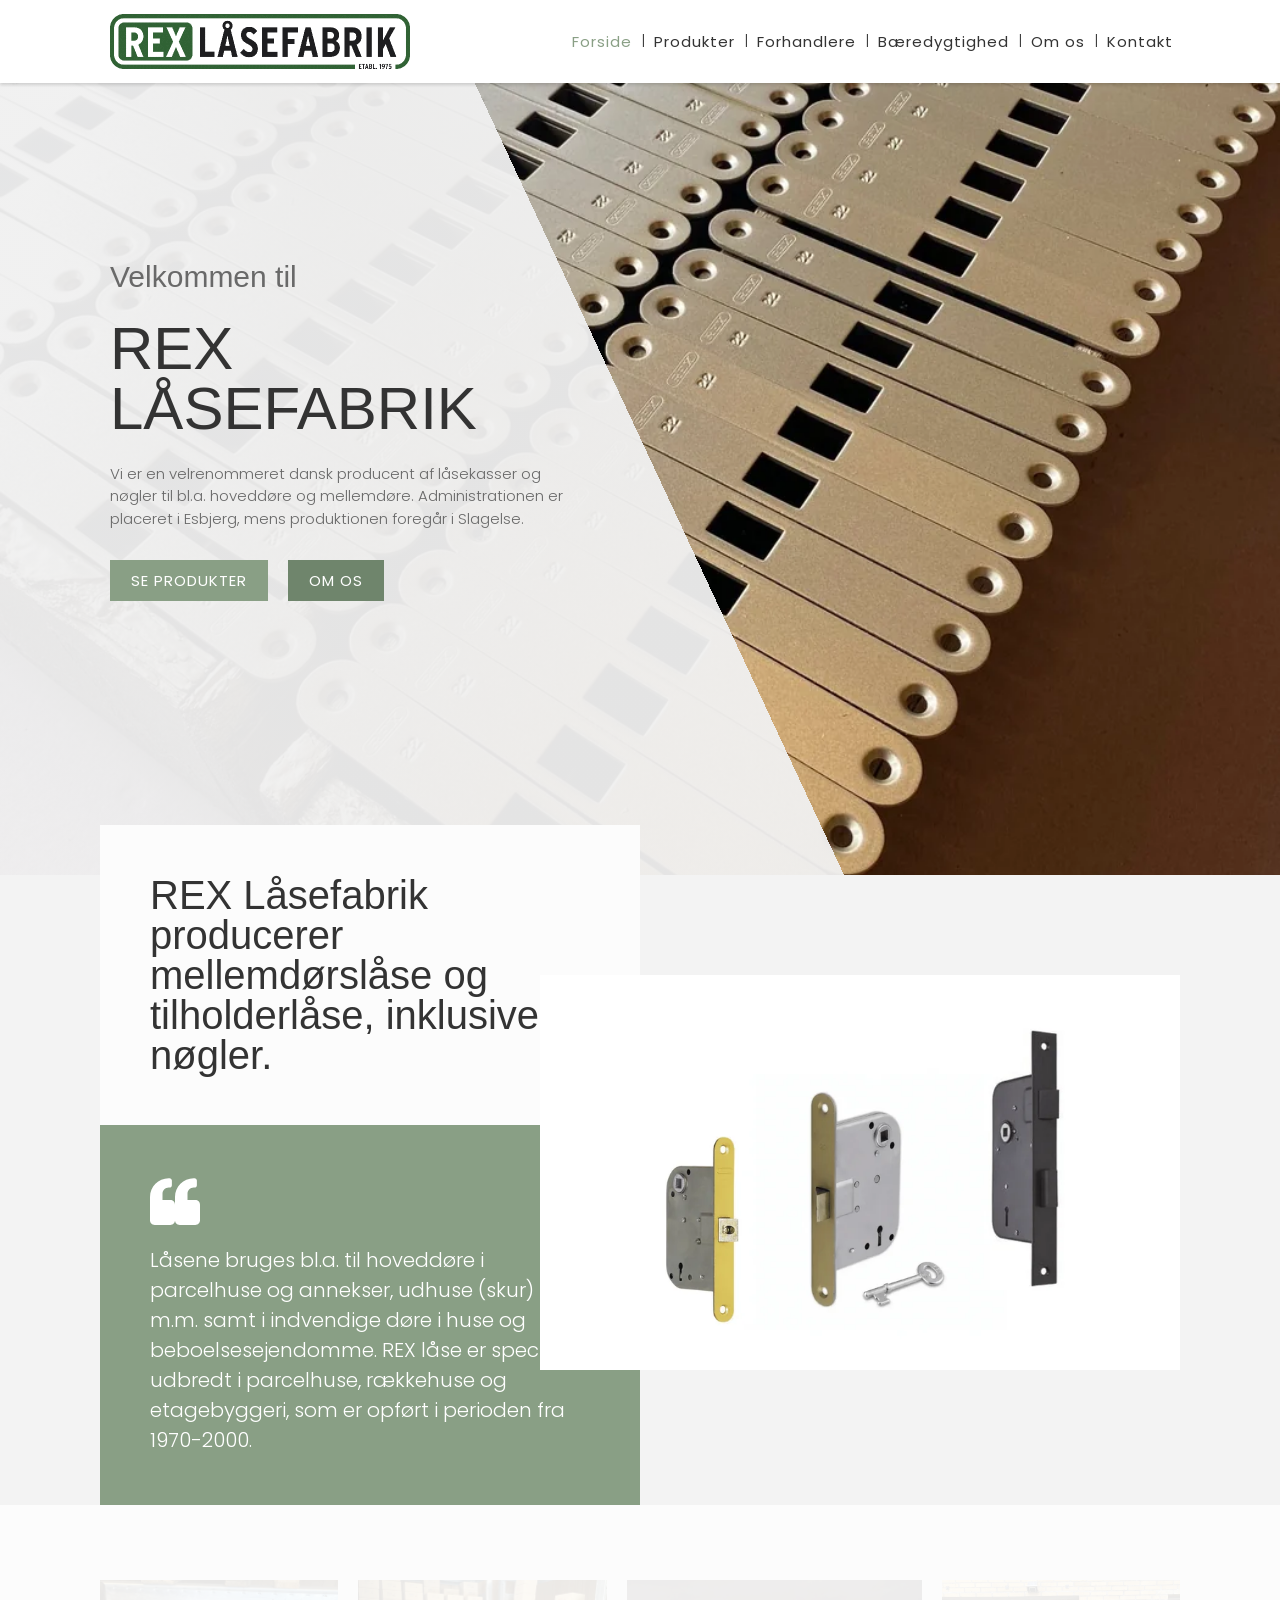
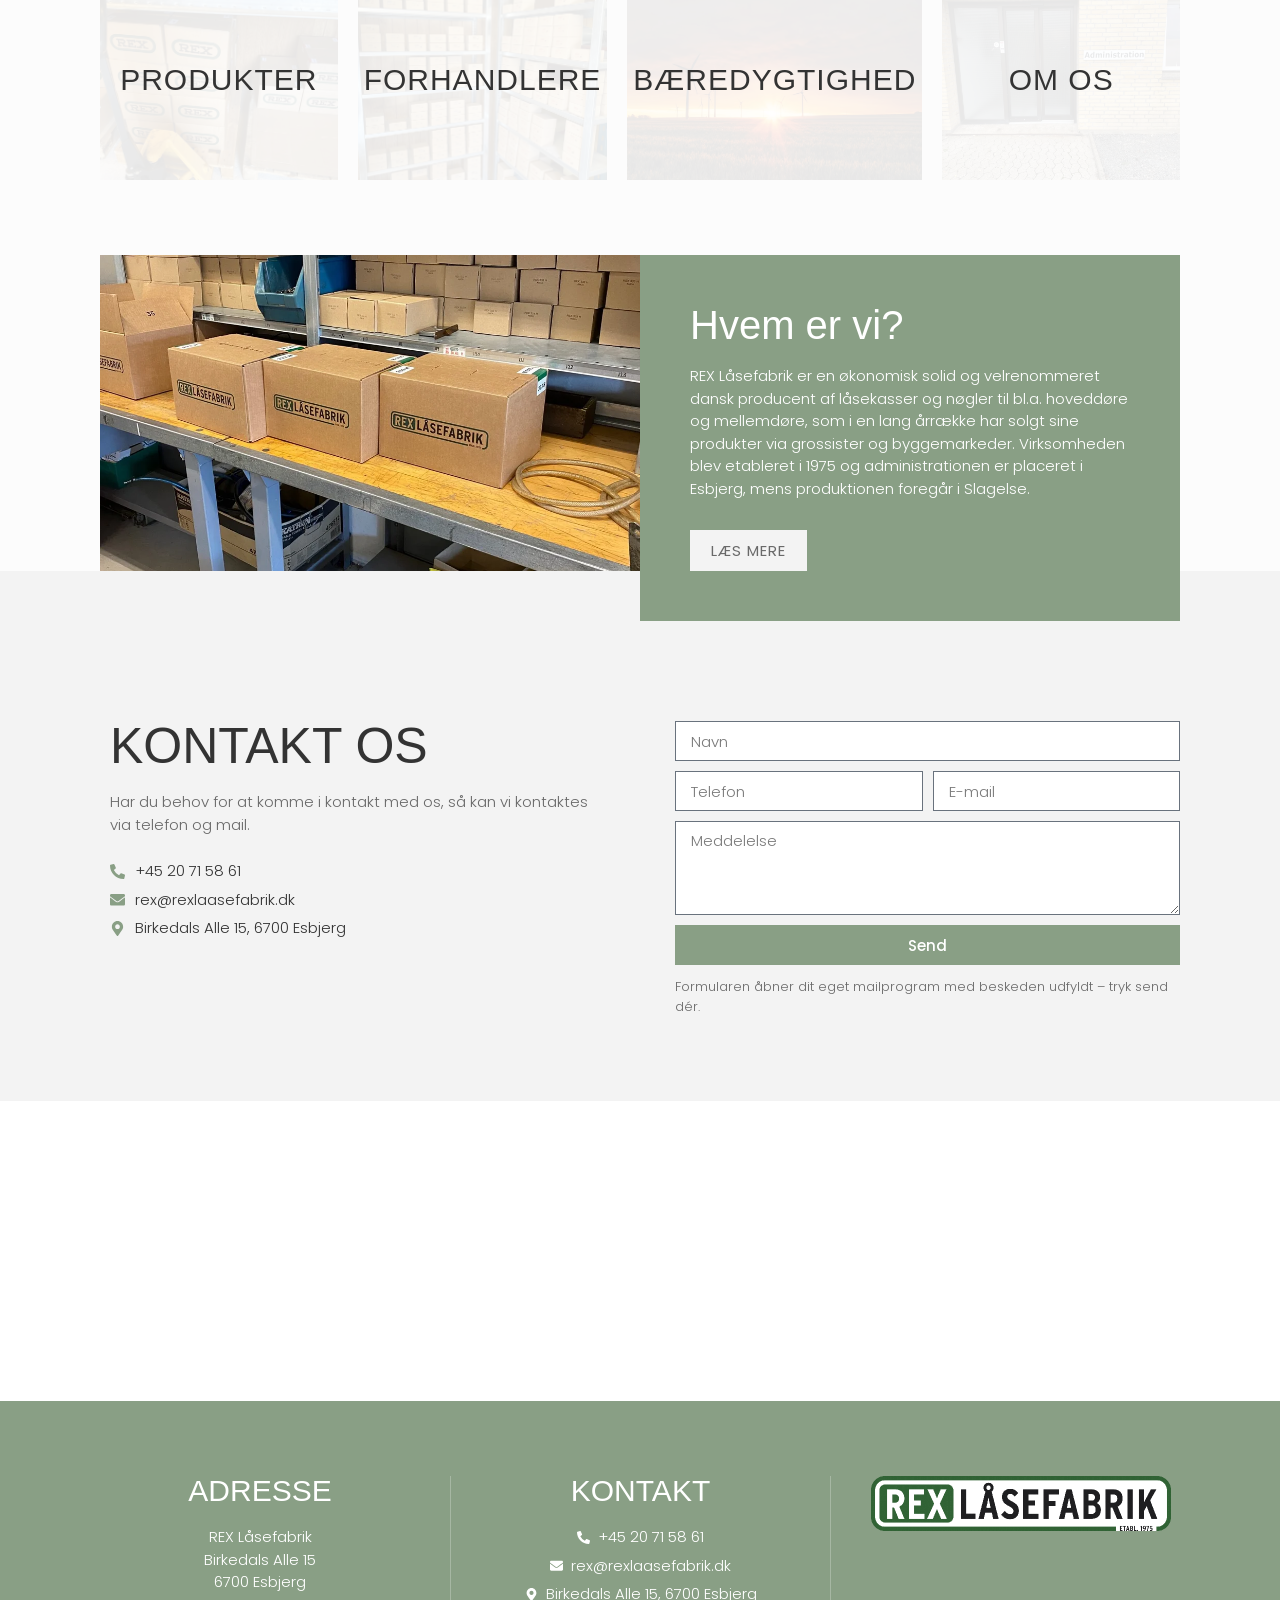
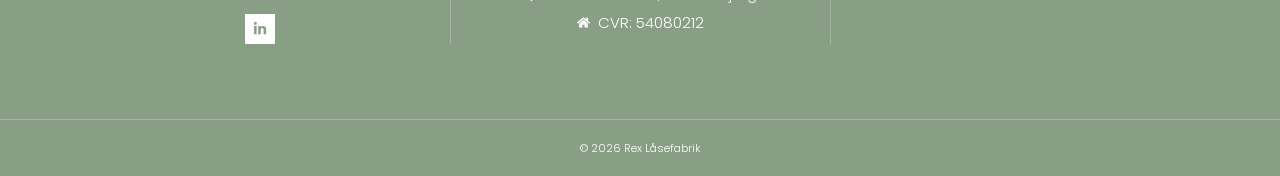
==== commit 9130401c: "Billeder uden forskudt grøn ramme, hvid topbjælke fra start (v=5) Co-Authored-By: Claude Opus 5.5 <n" ====
--- a/index.html
+++ b/index.html
@@ -19,8 +19,8 @@
 <link rel="apple-touch-icon" href="assets/favicon/apple-touch-icon.png">
 <link rel="preload" href="assets/fonts/poppins-300-latin.woff2" as="font" type="font/woff2" crossorigin>
 <link rel="stylesheet" href="assets/fonts/fonts.css">
-<link rel="stylesheet" href="kode/styles.css?v=4">
-<script src="kode/site.js?v=4" defer></script>
+<link rel="stylesheet" href="kode/styles.css?v=5">
+<script src="kode/site.js?v=5" defer></script>
 </head>
 <body>
 <a class="skip-link" href="#content">Videre til indhold</a>
--- a/kode/styles.css
+++ b/kode/styles.css
@@ -70,16 +70,15 @@
 .text { padding: 0 var(--inner); }
 main { flex: 1 0 auto; width: 100%; }
 
-/* ---------- Header (gennemsigtig over hero/titelbånd, hvid og fast ved scroll) ---------- */
+/* ---------- Header (hvid og fast fra start – Jacob 19-10) ---------- */
 .site-header {
-  position: absolute; top: 0; left: 0; right: 0; z-index: 100;
-  background: transparent; transition: background .25s, box-shadow .25s;
+  position: fixed; top: 0; left: 0; right: 0; z-index: 100;
+  background: var(--white); box-shadow: var(--shadow-header);
 }
 .site-header .container {
   display: flex; align-items: center; justify-content: space-between;
   min-height: var(--header-h); padding-top: 4px; padding-bottom: 4px;
 }
-.site-header.fixed { position: fixed; background: var(--white); box-shadow: var(--shadow-header); }
 .logo { padding-left: var(--inner); }
 .logo img { width: 300px; height: auto; }
 .nav-toggle { display: none; background: none; border: 0; padding: 8px; cursor: pointer; color: var(--text); }
@@ -156,15 +155,12 @@
 .frame-split .text p { margin-bottom: 24px; }
 .frame-split.text-right .text { text-align: right; }
 .frame-split.text-right .text .btn-row { justify-content: flex-end; }
-.frame { position: relative; padding: 0 20px 20px 0; }
-.frame::after { content: ""; position: absolute; left: 20px; top: 20px; right: 0; bottom: 0; background: var(--sage-dark); z-index: 0; }
-.frame .pic { position: relative; z-index: 1; width: 400px; height: 400px; background: var(--white) center/cover no-repeat; }
+/* Billedet står lige uden forskudt grøn kasse bagved (Jacob 19-10 – originalens 20 px-offset så skævt ud) */
+.frame { position: relative; }
+.frame .pic { position: relative; width: 400px; height: 400px; background: var(--white) center/cover no-repeat; }
 .frame .pic.contain { background-size: contain; }
 .frame .pic.land { width: 410px; height: 273px; }
-.frame.flip { padding: 20px 0 0 20px; }
-.frame.flip::after { left: 0; top: 0; right: 20px; bottom: 20px; }
 .frame.flip .pic { width: 520px; height: 364px; }
-.frame.tall::after { bottom: -140px; }
 
 /* Citat: foto (800×500) til venstre, mørkegrønt bånd (370 px) bagved */
 .quote-section { position: relative; margin: -65px 0 135px; padding: 0; } /* fotoet stikker 65 px op i forrige sektion; 135 px luft til footeren */
@@ -333,7 +329,6 @@
   .frame-split.text-right .text .btn-row { justify-content: flex-start; }
   .frame-split.text-right .frame { order: -1; }
   .frame .pic, .frame.flip .pic { width: 100%; height: 320px; }
-  .frame.tall::after { bottom: 0; }
   .quote-section { padding: 0; }
   .quote-section::before { top: 0; bottom: 0; }
   .quote-section .pic { width: 100%; height: 320px; margin: 0; }
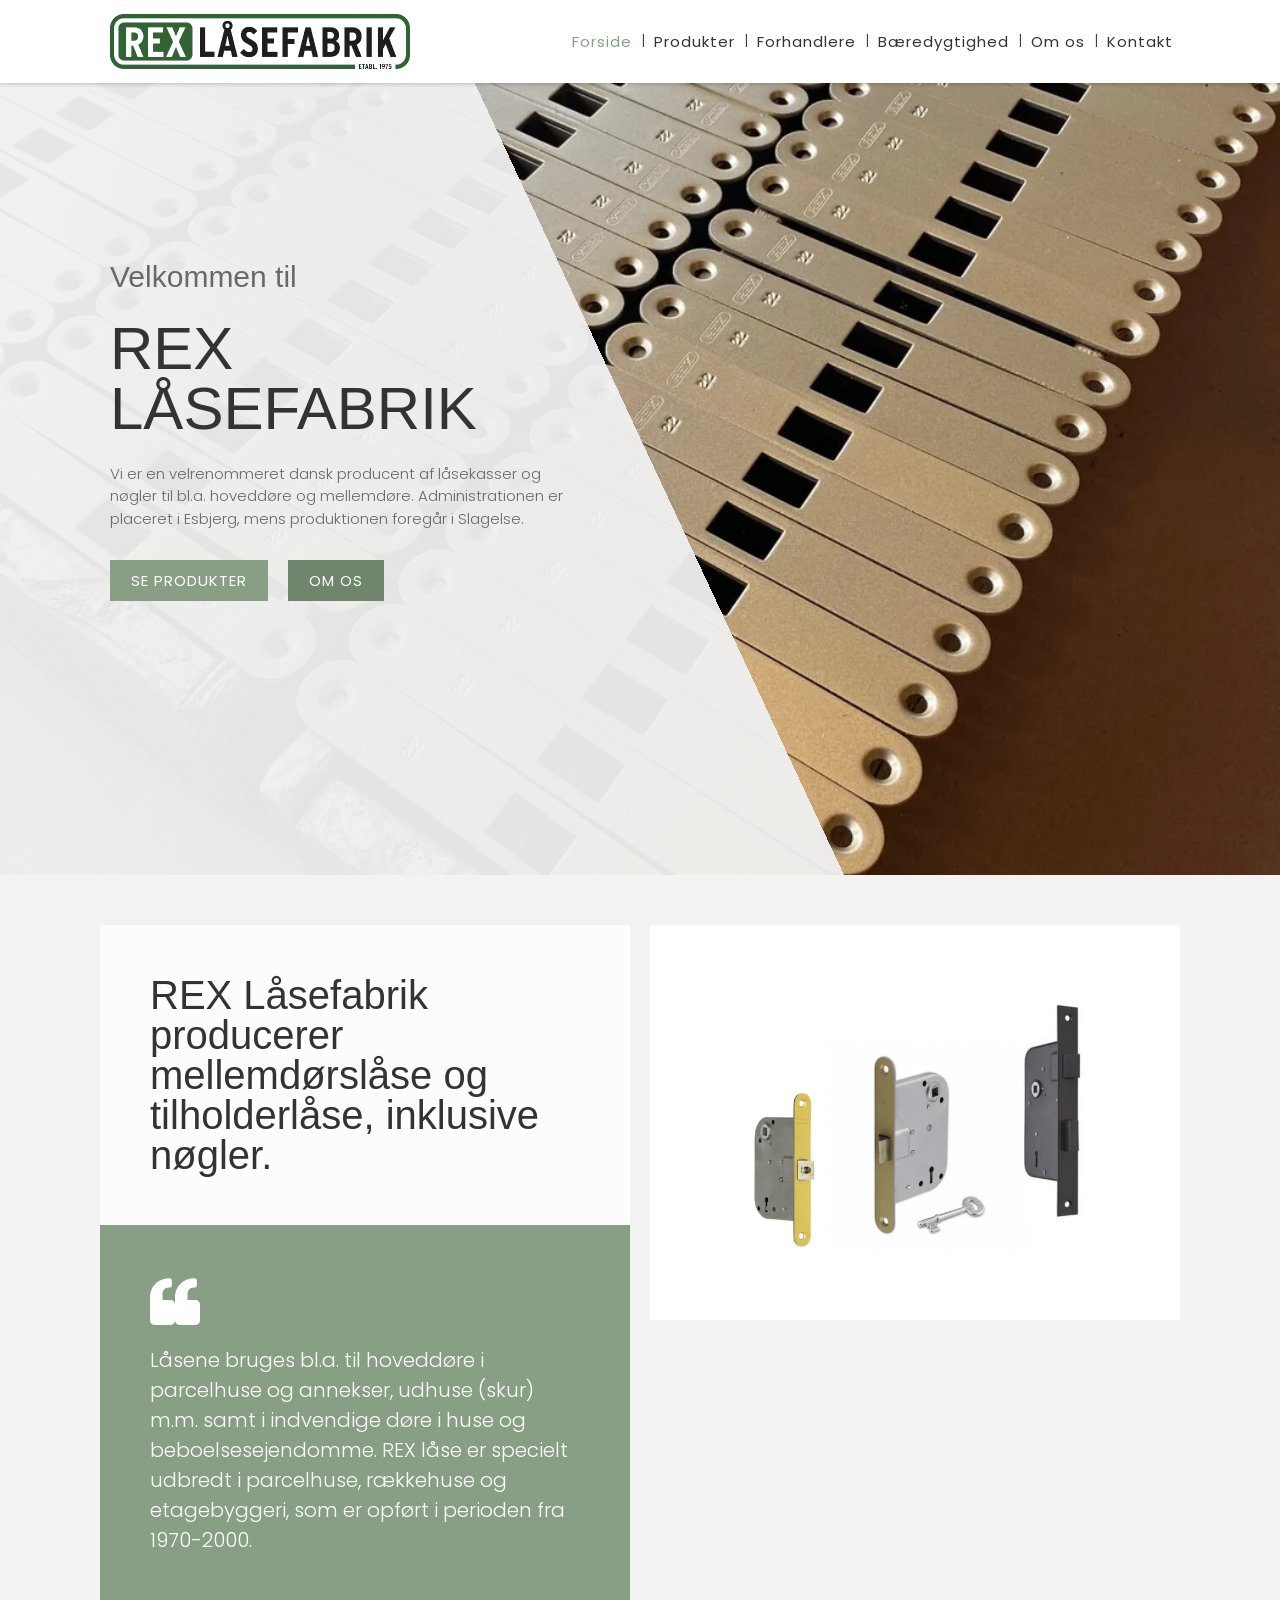
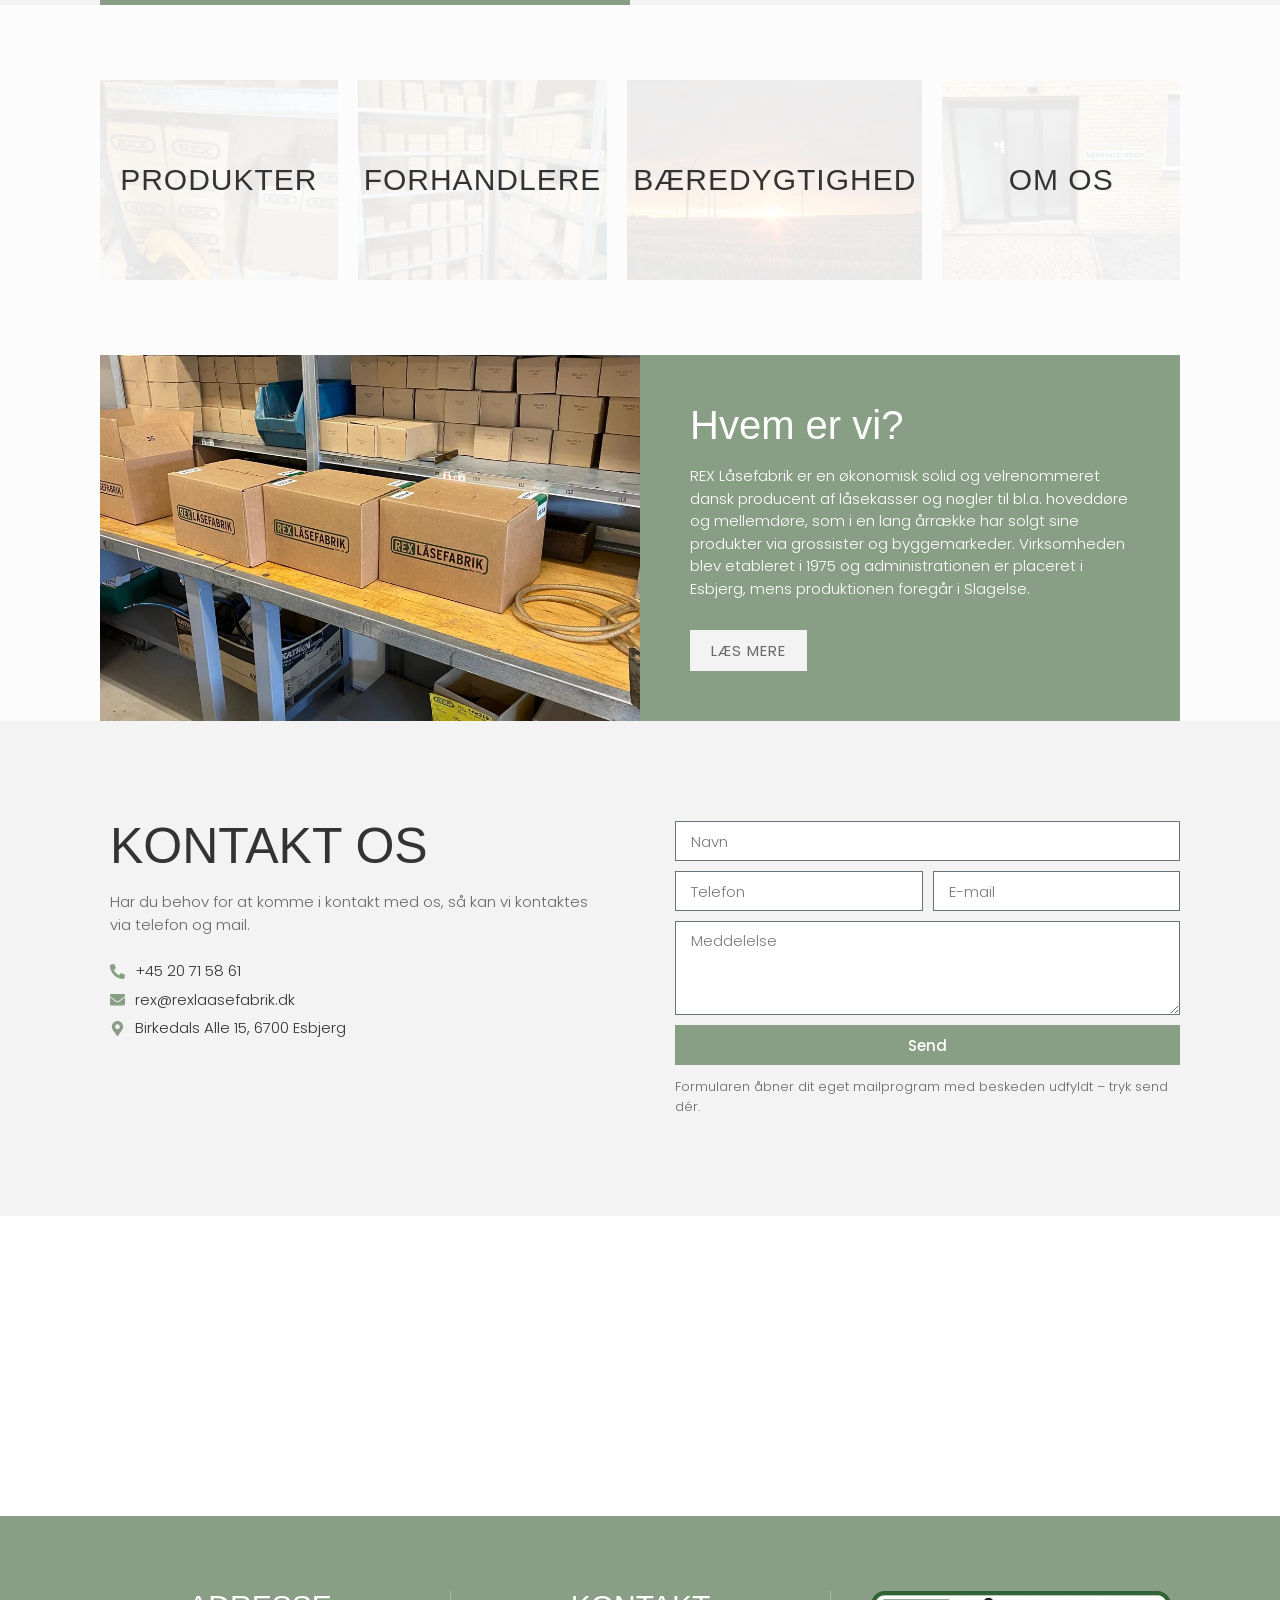
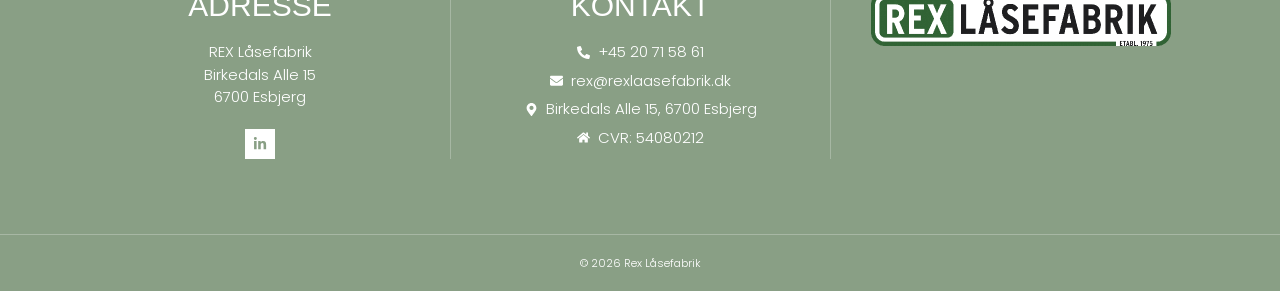
==== commit c4e08c93: "Intet stikker ud af båndene på nogen side; mobilfix for liggende foto (v=6) Co-Authored-By: Claude O" ====
--- a/index.html
+++ b/index.html
@@ -19,8 +19,8 @@
 <link rel="apple-touch-icon" href="assets/favicon/apple-touch-icon.png">
 <link rel="preload" href="assets/fonts/poppins-300-latin.woff2" as="font" type="font/woff2" crossorigin>
 <link rel="stylesheet" href="assets/fonts/fonts.css">
-<link rel="stylesheet" href="kode/styles.css?v=5">
-<script src="kode/site.js?v=5" defer></script>
+<link rel="stylesheet" href="kode/styles.css?v=6">
+<script src="kode/site.js?v=6" defer></script>
 </head>
 <body>
 <a class="skip-link" href="#content">Videre til indhold</a>
--- a/kode/styles.css
+++ b/kode/styles.css
@@ -134,18 +134,18 @@
 .band { background: var(--sage); color: var(--white); }
 .band h2 { color: var(--white); }
 
-/* Grønt bånd: tekst (venstre halvdel) + billedkort (højre halvdel), der stikker 100 px ud forneden */
-.band-split { display: grid; grid-template-columns: 1fr 1fr; gap: 20px; align-items: start; padding-top: 35px; }
+/* Grønt bånd: tekst (venstre halvdel) + billedkort (højre halvdel) – kortet står inde i båndet (Jacob 19-10: intet stikker ud) */
+.band-split { display: grid; grid-template-columns: 1fr 1fr; gap: 20px; align-items: start; padding-top: 35px; padding-bottom: 35px; }
 .band-split .text { padding: 25px 50px 50px var(--inner); }
 .band-split .text h2 { font-size: 50px; text-transform: uppercase; }
 .band-split .text h2.small { font-size: 30px; }
 .band-split .text h2.mid { font-size: 40px; }
 .band-split .text p { margin-bottom: 14px; }
 .band-split .text .btn { margin-top: 10px; }
-.band-split .media { position: relative; margin-bottom: -100px; min-height: 428px; background: var(--white) center/cover no-repeat; }
+.band-split .media { position: relative; min-height: 428px; background: var(--white) center/cover no-repeat; }
 .band-split .media.tall { min-height: 524px; }
 .band-split.wide { grid-template-columns: 2fr 1fr; }
-.band + .section { padding-top: 130px; padding-bottom: 95px; } /* 100 px kort + 30 px luft (målt) */
+.band + .section { padding-top: 100px; padding-bottom: 100px; }
 
 /* Billede med forskudt grøn ramme + tekst (skiftevis side) */
 .frame-split { display: grid; grid-template-columns: 420px 1fr; gap: 100px; align-items: center; }
@@ -162,21 +162,21 @@
 .frame .pic.land { width: 410px; height: 273px; }
 .frame.flip .pic { width: 520px; height: 364px; }
 
-/* Citat: foto (800×500) til venstre, mørkegrønt bånd (370 px) bagved */
-.quote-section { position: relative; margin: -65px 0 135px; padding: 0; } /* fotoet stikker 65 px op i forrige sektion; 135 px luft til footeren */
-.quote-section::before { content: ""; position: absolute; left: 0; right: 0; top: 65px; bottom: 65px; background: var(--sage-dark); }
+/* Citat: foto til venstre inde i det mørkegrønne bånd (Jacob 19-10: intet stikker ud) */
+.quote-section { position: relative; margin: 0 0 100px; padding: 50px 0; }
+.quote-section::before { content: ""; position: absolute; inset: 0; background: var(--sage-dark); }
 .quote-section .container { position: relative; display: grid; grid-template-columns: 1fr 1fr; align-items: center; }
-.quote-section .pic { width: 800px; max-width: 100%; height: 500px; margin-left: 26px; background: center/cover no-repeat; }
+.quote-section .pic { width: 800px; max-width: 100%; height: 500px; margin-left: var(--inner); background: center/cover no-repeat; }
 .quote-section blockquote { margin: 0; padding: 0 0 0 50px; color: var(--white); font-size: 25px; font-weight: 300; line-height: 1.5; }
 .quote-section blockquote svg, .quote-box svg { width: 50px; height: 50px; fill: var(--white); display: block; margin-bottom: 20px; }
 
-/* Forsiden: hvidt kort (stikker 50 px op i heroen), grøn citatboks og fritlagte låsekasser (to halvdele) */
-.intro { background: var(--grey); padding-bottom: 0; }
-.intro .row { display: grid; grid-template-columns: 1fr 1fr; align-items: start; }
-.intro .card { position: relative; margin-top: -50px; background: var(--offwhite); padding: 50px; z-index: 1; }
+/* Forsiden: hvidt kort, grøn citatboks og fritlagte låsekasser (to halvdele) – intet overlapper (Jacob 19-10) */
+.intro { background: var(--grey); padding: 50px 0 0; }
+.intro .row { display: grid; grid-template-columns: 1fr 1fr; gap: 20px; align-items: start; }
+.intro .card { position: relative; background: var(--offwhite); padding: 50px; }
 .intro .card h2 { font-size: 40px; margin: 0; }
 .quote-box { background: var(--sage); color: var(--white); padding: 50px 150px 50px 50px; font-size: 20px; line-height: 1.5; min-height: 325px; }
-.intro .locks { position: relative; z-index: 1; min-height: 395px; margin: 100px 0 0 -100px; background: var(--white) center/cover no-repeat; }
+.intro .locks { position: relative; min-height: 395px; background: var(--white) center/cover no-repeat; }
 
 /* Fire fliser (411×200 ved 1920, 20 px mellemrum, 75 px luft) */
 .tiles { background: var(--offwhite); padding: 75px 0; }
@@ -190,7 +190,7 @@
 .who { background: var(--offwhite); }
 .who .container { display: grid; grid-template-columns: 1fr 1fr; }
 .who .photo { grid-column: 1; background: center/cover no-repeat; min-height: 200px; }
-.who .box { position: relative; z-index: 1; grid-column: 2; background: var(--sage); color: var(--white); padding: 50px; min-height: 325px; margin-bottom: -50px; }
+.who .box { position: relative; z-index: 1; grid-column: 2; background: var(--sage); color: var(--white); padding: 50px; min-height: 325px; }
 .who .box h2 { color: var(--white); font-size: 40px; }
 .who .box p { margin-bottom: 30px; }
 
@@ -198,7 +198,7 @@
 .photo-band { min-height: 300px; background: top center/cover no-repeat; background-attachment: fixed; }
 
 /* ---------- Kontakt (to halvdele: tekst + formular) ---------- */
-.section.contact-section.home { padding: 150px 0 85px; }
+.section.contact-section.home { padding: 100px 0; }
 .contact { display: grid; grid-template-columns: 1fr 1fr; gap: 50px; align-items: start; }
 .contact .text h2 { font-size: 50px; text-transform: uppercase; }
 .contact-list { list-style: none; margin: 24px 0 0; padding: 0; }
@@ -221,7 +221,7 @@
 .map iframe { width: 100%; height: 300px; border: 0; display: block; }
 
 /* ---------- Forhandlere ---------- */
-.band + .section.dealers { padding-top: 200px; padding-bottom: 200px; }
+.band + .section.dealers { padding-top: 100px; padding-bottom: 100px; }
 .dealers h2 { font-size: 30px; letter-spacing: 1px; text-transform: uppercase; margin: 0 var(--inner) 30px; }
 .dealer-card { background: var(--white); margin: 0 var(--inner); }
 .dealer-group { padding: 25px 35px 0; }
@@ -235,7 +235,7 @@
 @media (max-width: 1500px) { .dealer-logos a, .dealer-logos a.wide { width: calc((100% - 100px) / 6); } }
 
 /* ---------- Tidslinje (Om os) ---------- */
-.band + .section.history { padding-top: 160px; padding-bottom: 100px; }
+.band + .section.history { padding-top: 100px; padding-bottom: 100px; }
 .history h2 { font-size: 50px; text-transform: uppercase; margin: 0 var(--inner) 20px; }
 .history hr { border: 0; border-top: 4px solid var(--sage); margin: 0 var(--inner) 60px; }
 .timeline { position: relative; padding: 0 0 40px; margin: 0 var(--inner); }
@@ -328,7 +328,7 @@
   .frame-split.text-right .text { text-align: left; }
   .frame-split.text-right .text .btn-row { justify-content: flex-start; }
   .frame-split.text-right .frame { order: -1; }
-  .frame .pic, .frame.flip .pic { width: 100%; height: 320px; }
+  .frame .pic, .frame .pic.land, .frame.flip .pic { width: 100%; height: 320px; }
   .quote-section { padding: 0; }
   .quote-section::before { top: 0; bottom: 0; }
   .quote-section .pic { width: 100%; height: 320px; margin: 0; }
@@ -372,7 +372,7 @@
   .band-split .text h2.small, .frame-split .text h2.small { font-size: 30px; }
   .band-split .text h2.mid { font-size: 30px; }
   .band-split .media, .band-split .media.tall { min-height: 260px; }
-  .frame .pic, .frame.flip .pic { height: 260px; }
+  .frame .pic, .frame .pic.land, .frame.flip .pic { height: 260px; }
   .intro .card { padding: 25px; }
   .intro .card h2 { font-size: 30px; }
   .quote-box { padding: 30px 25px; }
